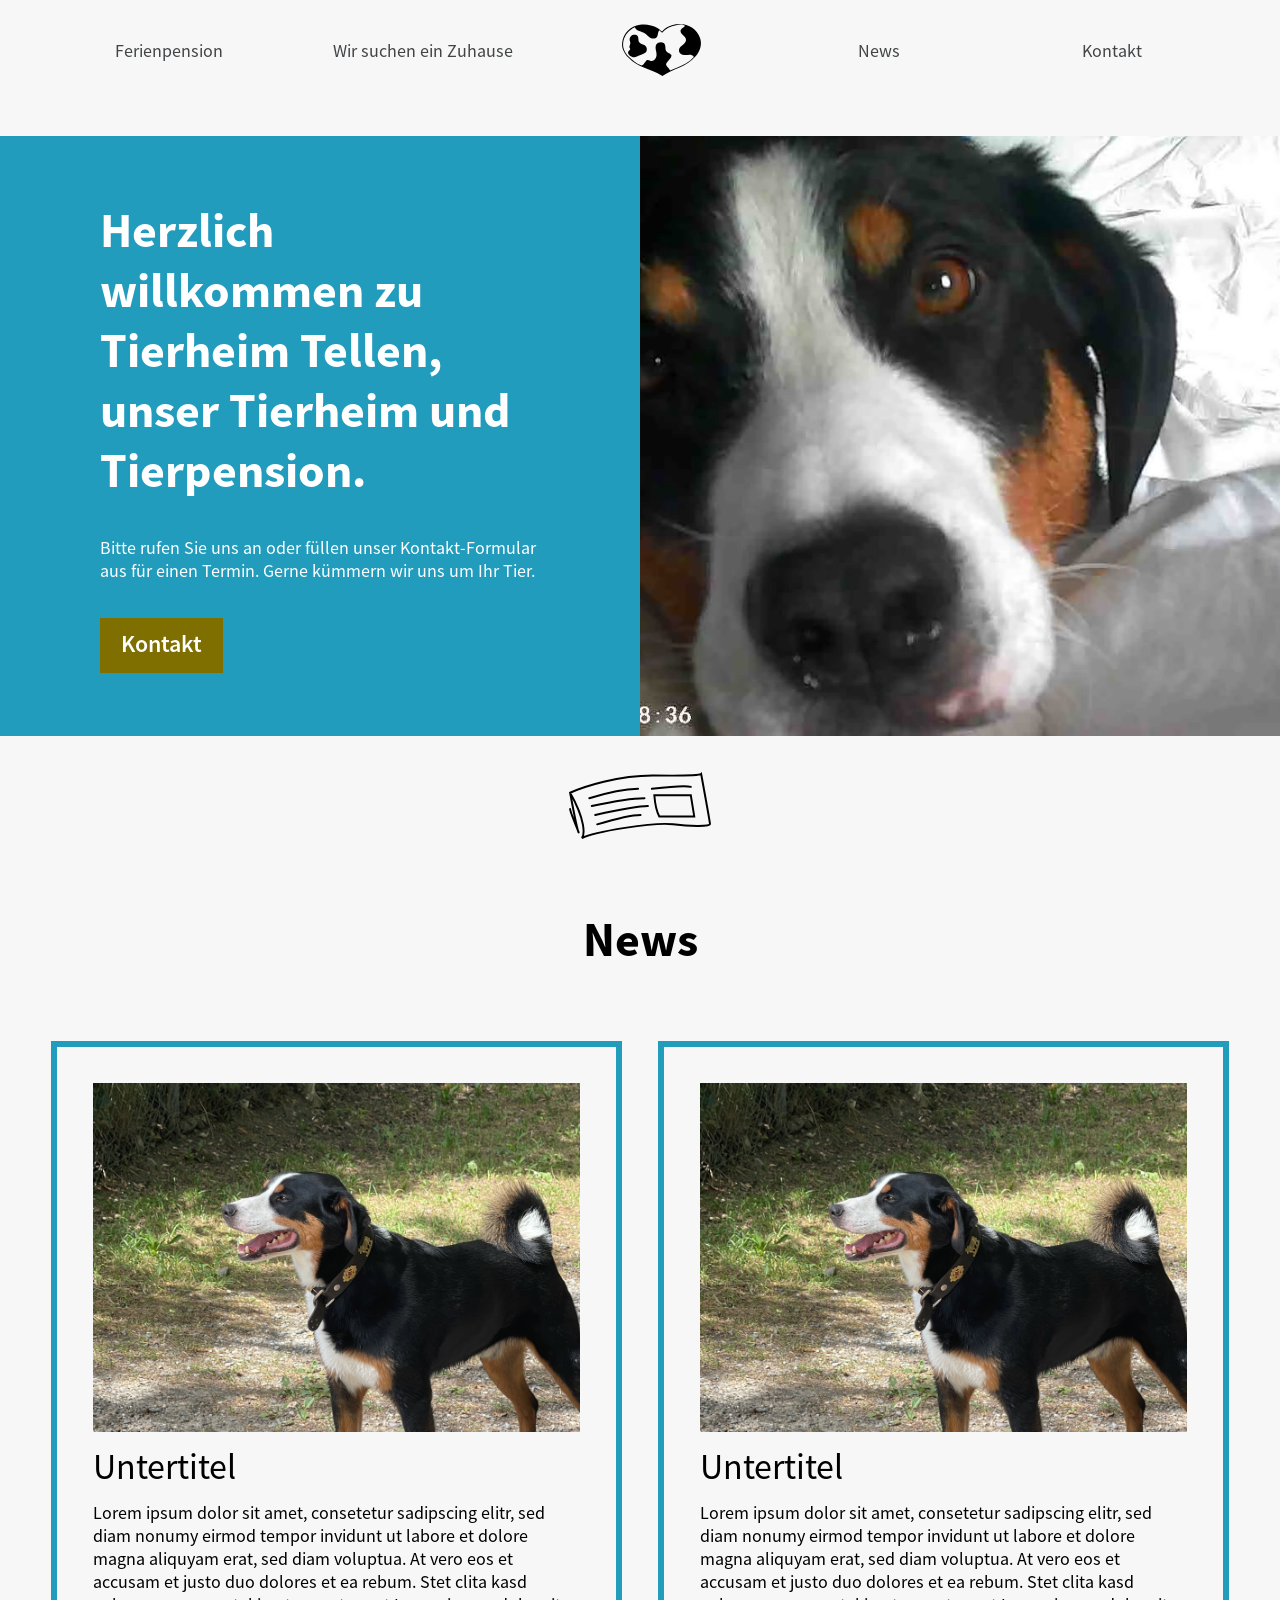
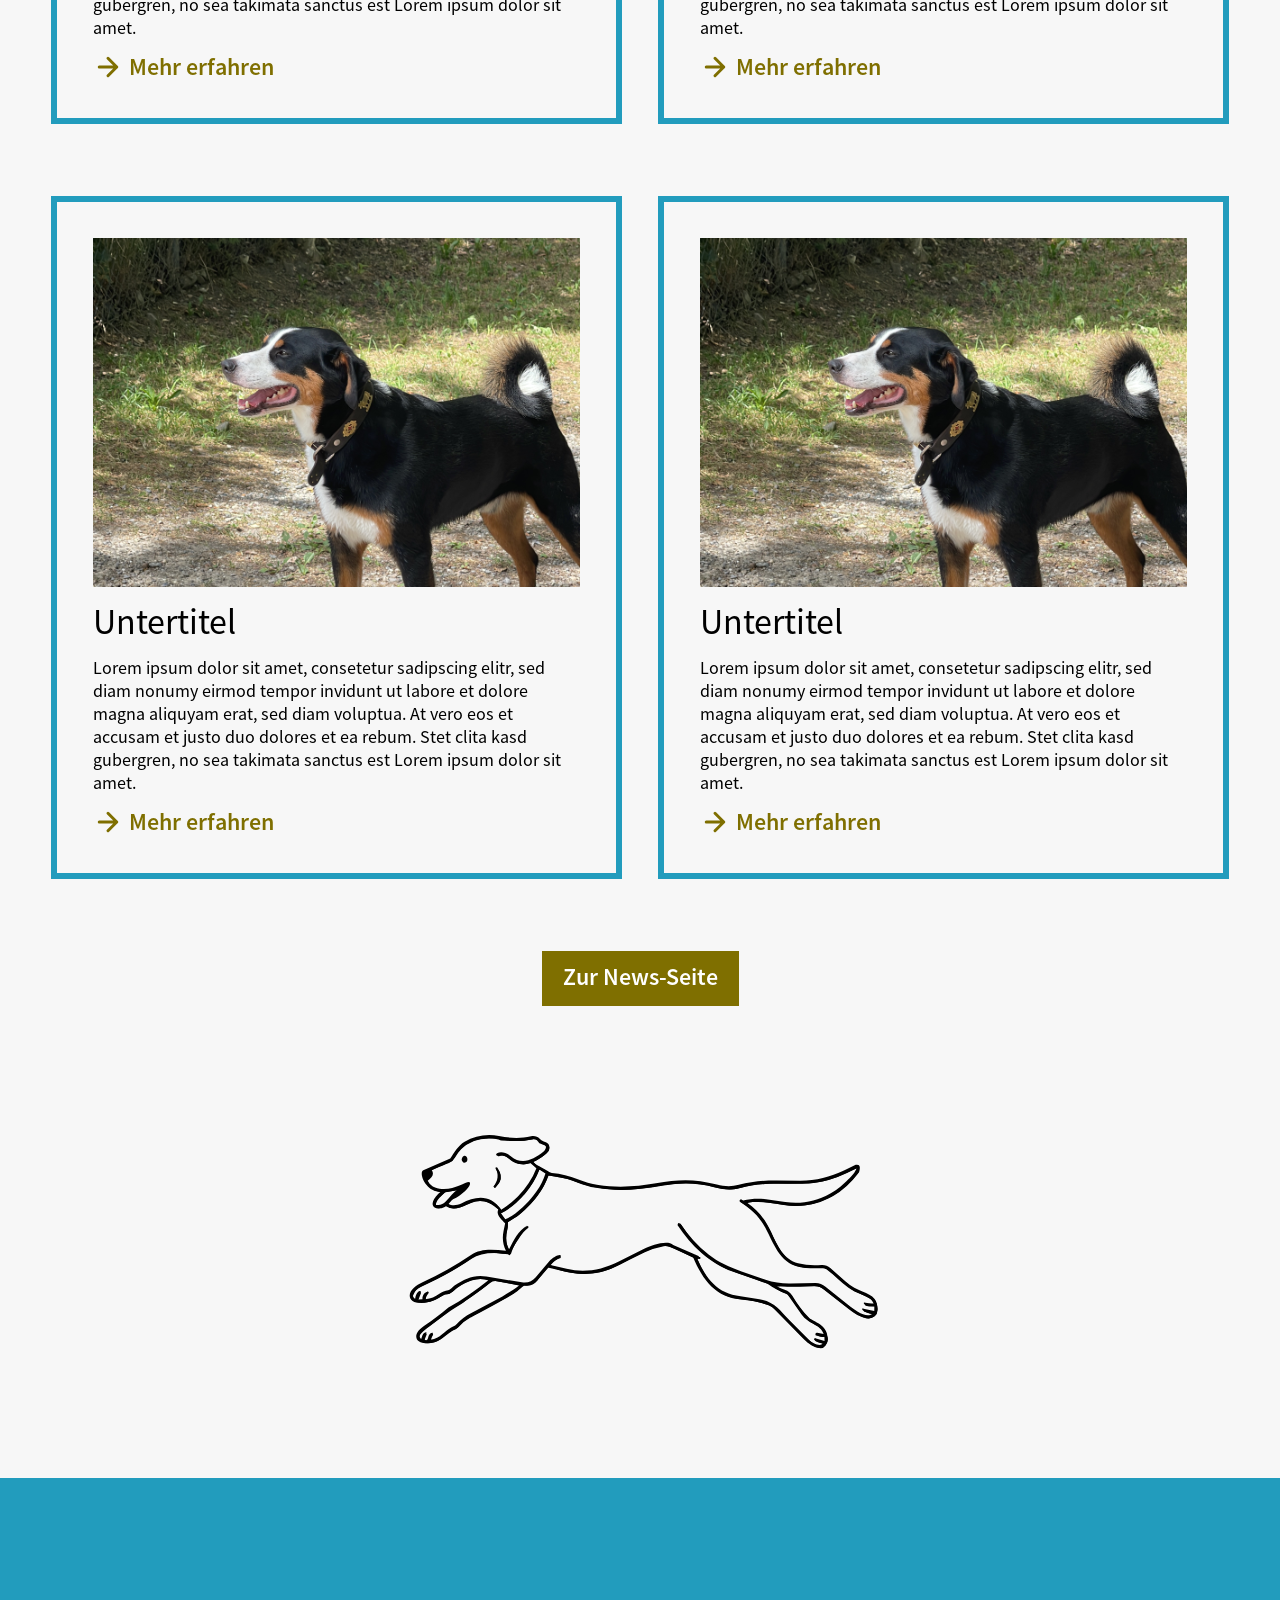
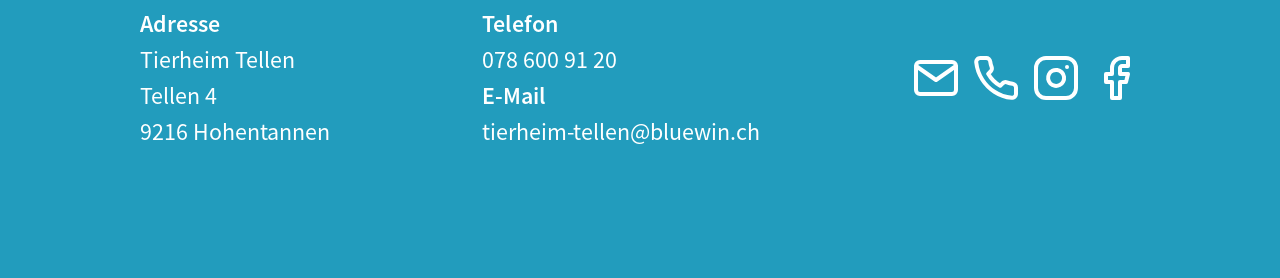
==== index.html @ c37c25e3 "261107 Built Website" ====
<!doctype html>
<html lang="de">
<head>
  <meta charset="utf-8">
  <meta name="viewport" content="width=device-width, initial-scale=1">
  <meta name="description" content="Willkommen im Tierheim Tellen, Ihrem Tierheim und Ihrer Tierpension.">
  <title>Tierheim Tellen</title>
  <link rel="stylesheet" href="css/styles.css">
  <script src="js/main.js" defer></script>
</head>
<body>
  <header class="site-header">
    <nav class="navigation" aria-label="Hauptnavigation">
      <span class="nav-item nav-desktop">Ferienpension</span>
      <a class="nav-item nav-desktop" href="hunde.html">Wir suchen ein Zuhause</a>
      <a class="site-logo" href="index.html" aria-label="Tierheim Tellen – Startseite"><img src="assets/icons/logo.svg" alt="" width="105" height="67"></a>
      <span class="nav-item nav-desktop">News</span>
      <a class="nav-item nav-desktop" href="kontakt.html">Kontakt</a>
      <button class="menu-toggle" type="button" aria-expanded="false" aria-controls="mobile-menu" aria-label="Menü öffnen"><span></span><span></span><span></span></button>
      <div class="mobile-menu" id="mobile-menu" hidden>
        <span class="nav-item">Ferienpension</span>
        <a class="nav-item" href="hunde.html">Wir suchen ein Zuhause</a>
        <a class="nav-item" href="index.html">News</a>
        <a class="nav-item" href="kontakt.html">Kontakt</a>
      </div>
    </nav>
  </header>
  <main>
    <section class="hero hero--home" aria-labelledby="home-title">
      <div class="hero__copy">
        <h1 id="home-title">Herzlich willkommen zu Tierheim Tellen, unser Tierheim und Tierpension.</h1>
        <p>Bitte rufen Sie uns an oder füllen unser Kontakt-Formular aus für einen Termin. Gerne kümmern wir uns um Ihr Tier.</p>
        <a class="button button--primary" href="kontakt.html">Kontakt</a>
      </div>
      <img class="hero__image" src="assets/images/home-hero.jpg" alt="Hund im Tierheim">
    </section>
    <section class="content-section news-section" aria-labelledby="news-title">
      <div class="illustration illustration--news"><img src="assets/illustrations/news.svg" alt="" width="142" height="65"></div>
      <h2 class="section-title" id="news-title">News</h2>
      <div class="card-grid">
        <article class="card news-card">
          <img class="card__image" src="assets/images/news.jpg" alt="Hund auf einer Wiese">
          <h3>Untertitel</h3>
          <p>Lorem ipsum dolor sit amet, consetetur sadipscing elitr, sed diam nonumy eirmod tempor invidunt ut labore et dolore magna aliquyam erat, sed diam voluptua. At vero eos et accusam et justo duo dolores et ea rebum. Stet clita kasd gubergren, no sea takimata sanctus est Lorem ipsum dolor sit amet.</p>
          <span class="text-action"><img src="assets/icons/arrow.svg" alt="" width="30" height="30">Mehr erfahren</span>
        </article>
        <article class="card news-card">
          <img class="card__image" src="assets/images/news.jpg" alt="Hund auf einer Wiese">
          <h3>Untertitel</h3>
          <p>Lorem ipsum dolor sit amet, consetetur sadipscing elitr, sed diam nonumy eirmod tempor invidunt ut labore et dolore magna aliquyam erat, sed diam voluptua. At vero eos et accusam et justo duo dolores et ea rebum. Stet clita kasd gubergren, no sea takimata sanctus est Lorem ipsum dolor sit amet.</p>
          <span class="text-action"><img src="assets/icons/arrow.svg" alt="" width="30" height="30">Mehr erfahren</span>
        </article>
        <article class="card news-card card--desktop">
          <img class="card__image" src="assets/images/news.jpg" alt="Hund auf einer Wiese">
          <h3>Untertitel</h3>
          <p>Lorem ipsum dolor sit amet, consetetur sadipscing elitr, sed diam nonumy eirmod tempor invidunt ut labore et dolore magna aliquyam erat, sed diam voluptua. At vero eos et accusam et justo duo dolores et ea rebum. Stet clita kasd gubergren, no sea takimata sanctus est Lorem ipsum dolor sit amet.</p>
          <span class="text-action"><img src="assets/icons/arrow.svg" alt="" width="30" height="30">Mehr erfahren</span>
        </article>
        <article class="card news-card card--desktop">
          <img class="card__image" src="assets/images/news.jpg" alt="Hund auf einer Wiese">
          <h3>Untertitel</h3>
          <p>Lorem ipsum dolor sit amet, consetetur sadipscing elitr, sed diam nonumy eirmod tempor invidunt ut labore et dolore magna aliquyam erat, sed diam voluptua. At vero eos et accusam et justo duo dolores et ea rebum. Stet clita kasd gubergren, no sea takimata sanctus est Lorem ipsum dolor sit amet.</p>
          <span class="text-action"><img src="assets/icons/arrow.svg" alt="" width="30" height="30">Mehr erfahren</span>
        </article>
      </div>
      <span class="button button--primary button--unavailable">Zur News-Seite</span>
    </section>
    <div class="illustration illustration--running"><img src="assets/illustrations/running-dog.svg" alt="" width="566" height="400"></div>
  </main>
  <footer class="site-footer">
    <div class="footer-block"><strong>Adresse</strong><span>Tierheim Tellen<br>Tellen 4<br>9216 Hohentannen</span></div>
    <div class="footer-block"><strong>Telefon</strong><span>078 600 91 20</span><strong>E-Mail</strong><span>tierheim-tellen@bluewin.ch</span></div>
    <div class="social-icons" aria-label="Kontakt und soziale Medien">
      <span class="social-icon"><img src="assets/icons/mail.svg" alt="E-Mail" width="44" height="36"></span><img src="assets/icons/phone.svg" alt="Telefon" width="48" height="48"><img src="assets/icons/instagram.svg" alt="Instagram" width="48" height="48"><img src="assets/icons/facebook.svg" alt="Facebook" width="48" height="48">
    </div>
  </footer>
</body>
</html>
---- css/styles.css ----
@font-face {
  font-family: "Source Sans Pro";
  src: url("../assets/fonts/SourceSansPro-Regular.otf") format("opentype");
  font-style: normal;
  font-weight: 400;
  font-display: swap;
}

@font-face {
  font-family: "Source Sans Pro";
  src: url("../assets/fonts/SourceSansPro-Semibold.otf") format("opentype");
  font-style: normal;
  font-weight: 600;
  font-display: swap;
}

@font-face {
  font-family: "Source Sans Pro";
  src: url("../assets/fonts/SourceSansPro-Bold.otf") format("opentype");
  font-style: normal;
  font-weight: 700;
  font-display: swap;
}

:root {
  --background: #f7f7f7;
  --blue: #229cbd;
  --ochre: #7f6f00;
  --green: #7ac844;
  --text: #414345;
  --white: #fff;
  --error: #bd2222;
  --disabled: #cacaca;
  --space: 36px;
}

* { box-sizing: border-box; }
[hidden] { display: none !important; }

body {
  margin: 0;
  background: var(--background);
  color: #000;
  font-family: "Source Sans Pro", sans-serif;
  font-size: 18px;
}

body, main { display: flex; flex-direction: column; gap: var(--space); }
main { align-items: center; }
h1, h2, h3, p, dl, dd { margin: 0; }
a { color: inherit; text-decoration: none; }
img { display: block; max-width: 100%; }
button, input { font: inherit; }
:focus-visible { outline: 3px solid var(--ochre); outline-offset: 4px; }

.site-header { width: 100%; }
.navigation {
  position: relative;
  display: flex;
  align-items: center;
  justify-content: space-between;
  height: 100px;
  padding: 12px 100px;
}

.nav-item {
  color: var(--text);
  text-align: center;
  white-space: nowrap;
}

.nav-desktop { flex: 0 0 137px; }
a.nav-item:hover, a.nav-item:focus-visible { font-weight: 700; }
.site-logo { flex: 0 0 105px; }
.site-logo img { width: 105px; height: auto; }
.menu-toggle, .mobile-menu { display: none; }

.hero {
  position: relative;
  width: 100%;
  min-height: 600px;
  display: grid;
  grid-template-columns: 1fr 1fr;
}

.hero__copy {
  display: flex;
  flex-direction: column;
  justify-content: center;
  align-items: flex-start;
  gap: var(--space);
  background: var(--blue);
  color: var(--white);
  padding: 0 100px;
}

.hero h1, .section-title { font-size: 48px; font-weight: 700; line-height: normal; }
.hero__image { position: absolute; top: 0; right: 0; width: 50%; height: 100%; object-fit: cover; }

.button {
  display: inline-flex;
  align-items: center;
  justify-content: center;
  align-self: center;
  border: 0;
  padding: 11px 21px 14px;
  min-height: 55px;
  font-size: 24px;
  font-weight: 600;
  line-height: 30px;
  white-space: nowrap;
}

.hero .button, .dog-card .button { align-self: flex-start; }
.button--primary { background: var(--ochre); color: var(--white); }
a.button--primary:hover, a.button--primary:focus-visible { background: var(--green); }
.button--secondary {
  border: 2px solid var(--blue);
  background: var(--background);
  color: var(--blue);
  min-height: 59px;
}
.button--secondary:hover, .button--secondary:focus-visible { background: var(--blue); color: var(--white); }
.button--unavailable, button:disabled { cursor: default; }

.content-section { width: min(1338px, calc(100% - 102px)); }
.news-section, .dogs-section, .contact-section { display: flex; flex-direction: column; align-items: center; }
.section-title { text-align: center; color: #000; }
.news-section, .dogs-section { gap: 72px; }
.illustration { display: grid; place-items: center; flex: none; }
.illustration img { width: 100%; height: 100%; object-fit: contain; }
.illustration--news { width: 142px; height: 65px; }
.illustration--dog { width: 150px; height: 112.56px; }
.illustration--contact { width: 90px; height: 90.99px; }
.illustration--running { width: min(566px, 100%); height: 400px; }

.card-grid {
  display: grid;
  grid-template-columns: repeat(2, minmax(0, 620px));
  justify-content: center;
  gap: 72px 36px;
  width: 100%;
}

.card {
  min-width: 0;
  border: 6px solid var(--blue);
  padding: 36px;
}
.card h3 { font-size: 36px; line-height: normal; font-weight: 400; }
.card p { font-size: 18px; line-height: normal; }
.card__image { width: 100%; height: 349px; object-fit: cover; }
.news-card { display: flex; flex-direction: column; gap: 12px; }
.text-action { display: flex; align-items: center; gap: 6px; color: var(--ochre); font-size: 24px; font-weight: 600; }
.text-action img { width: 30px; height: 30px; }

.dog-card { display: flex; flex-direction: column; gap: 36px; padding-bottom: 72px; }
.dog-card__heading { display: flex; flex-direction: column; gap: 36px; }
.dog-facts { display: flex; flex-wrap: wrap; gap: 12px; }
.dog-facts > div { width: 100px; height: 100px; padding: 12px; }
.dog-facts dt { font-size: 18px; }
.dog-facts dd { margin-top: 12px; font-size: 24px; font-weight: 600; }

.contact-section { gap: 72px; }
.contact-form { width: min(1284px, 100%); display: flex; flex-direction: column; align-items: center; gap: 72px; }
.form-grid { display: grid; grid-template-columns: repeat(2, minmax(0, 1fr)); gap: 72px 36px; width: 100%; }
.form-field { display: flex; flex-direction: column; align-items: stretch; gap: 12px; min-width: 0; margin: 0; border: 0; padding: 12px; }
.form-field label, .choice-group legend { padding: 0; font-size: 24px; font-weight: 600; line-height: 30px; }
.form-field input { width: 100%; height: 60px; padding: 8px; border: 2px solid var(--blue); border-radius: 0; background: var(--background); }
.form-field input:focus { outline: none; border-width: 6px; }
.form-field input[aria-invalid="true"] { border: 6px solid var(--error); }
.form-field input:disabled { border-color: var(--disabled); background: var(--disabled); }
.form-field small { font-size: 12px; line-height: 15px; }
.choice-group { gap: 12px; }
.choice-group legend { float: left; width: 100%; }
.choice-placeholder { display: flex; align-items: center; gap: 12px; color: var(--text); }
.choice-placeholder span { display: block; flex: 0 0 40px; width: 40px; height: 40px; border: 2px solid var(--blue); border-radius: 50%; }
.form-note { margin-top: -60px; color: var(--text); text-align: center; font-size: 16px; }

.site-footer {
  display: flex;
  justify-content: center;
  align-items: center;
  gap: 152px;
  min-height: 400px;
  padding: 72px;
  background: var(--blue);
  color: var(--white);
}
.footer-block { display: flex; flex-direction: column; font-size: 24px; line-height: 36px; }
.footer-block strong { font-weight: 600; }
.social-icons { display: flex; gap: 12px; align-items: center; }
.social-icons img { width: 48px; height: 48px; }
.social-icon { display: grid; place-items: center; width: 48px; height: 48px; }
.social-icon img { width: 44px; height: 36px; }

@media (min-width: 851px) and (max-width: 1150px) {
  .navigation { padding-inline: 48px; }
  .site-footer { gap: 36px; padding-inline: 36px; }
}

@media (max-width: 850px) {
  body { background: var(--white); }
  .navigation { height: 98.73px; padding: 16px 36px; }
  .nav-desktop { display: none; }
  .menu-toggle {
    display: flex;
    flex-direction: column;
    justify-content: center;
    gap: 6px;
    width: 48px;
    height: 48px;
    padding: 6px;
    border: 0;
    background: transparent;
    cursor: pointer;
  }
  .menu-toggle span { display: block; width: 36px; height: 3px; background: var(--text); }
  .mobile-menu {
    position: absolute;
    z-index: 2;
    top: 100%;
    right: 0;
    display: flex;
    flex-direction: column;
    align-items: center;
    justify-content: space-between;
    width: min(300px, 100vw);
    height: 344px;
    padding: 36px;
    background: var(--white);
    box-shadow: 0 4px 12px rgb(0 0 0 / 15%);
  }
  .hero { display: block; min-height: 0; }
  .hero__copy { min-height: 553px; padding: 72px; }
  .hero--dogs .hero__copy { min-height: 600px; }
  .hero h1, .section-title { font-size: 30px; }
  .hero__image { display: none; }
  .content-section { width: 100%; }
  .news-section, .dogs-section { gap: 36px; }
  .card-grid { grid-template-columns: minmax(0, 381px); gap: 36px; padding-inline: 9.5px; }
  .card--desktop { display: none; }
  .card__image { height: 349px; }
  .dog-card { padding-bottom: 36px; }
  .dog-card .card__image { height: 300px; }
  .dog-facts { max-width: 224px; height: 200px; overflow: hidden; }
  .dog-card__description { display: none; }
  .illustration--running { display: none; }
  .contact-section { width: min(381px, calc(100% - 19px)); gap: 36px; padding: 12px; }
  .contact-section .section-title { width: calc(100% + 24px); }
  .contact-form { gap: 36px; width: 100%; }
  .form-grid { grid-template-columns: 1fr; gap: 36px; }
  .form-note { margin-top: -24px; }
  .site-footer { min-height: 621px; flex-direction: column; align-items: flex-start; justify-content: flex-start; gap: 72px; padding: 72px 36px; }
}

@media (max-width: 360px) {
  .hero__copy { padding-inline: 36px; }
  .card { padding-inline: 24px; }
}
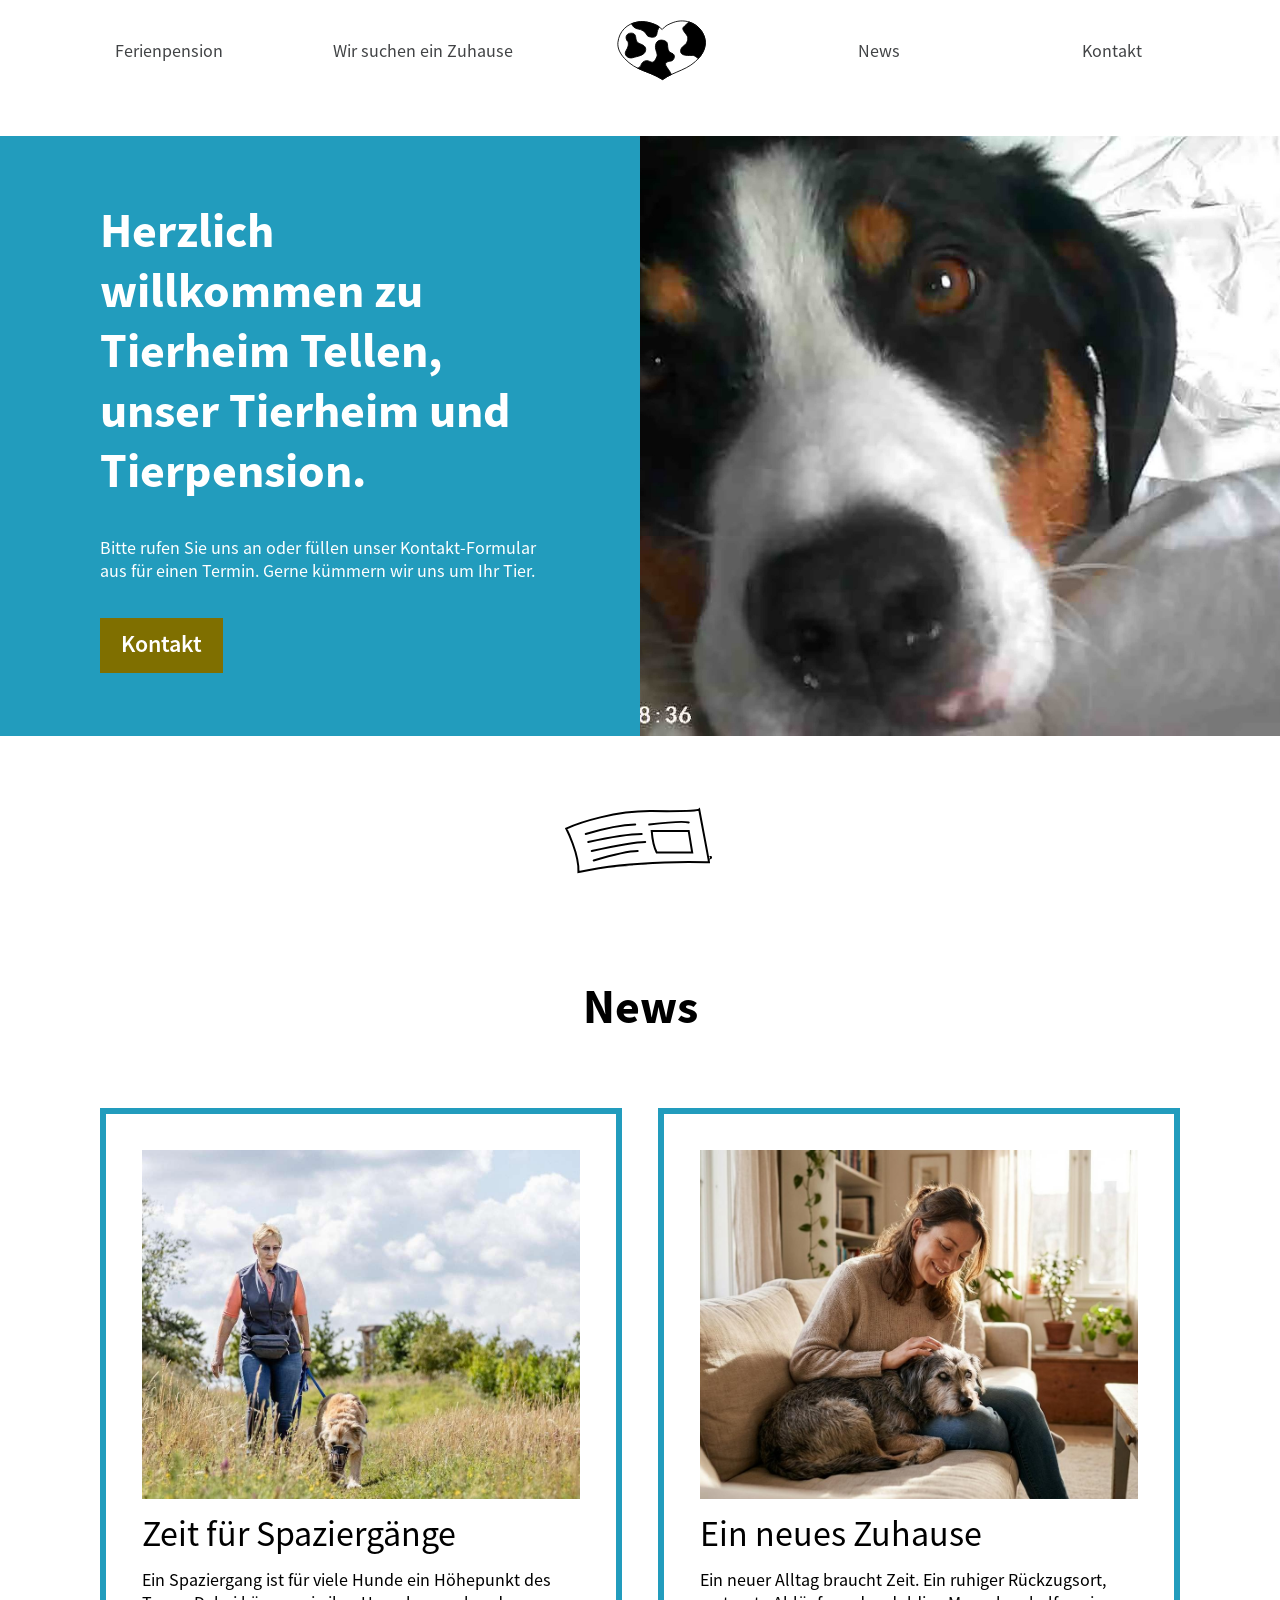
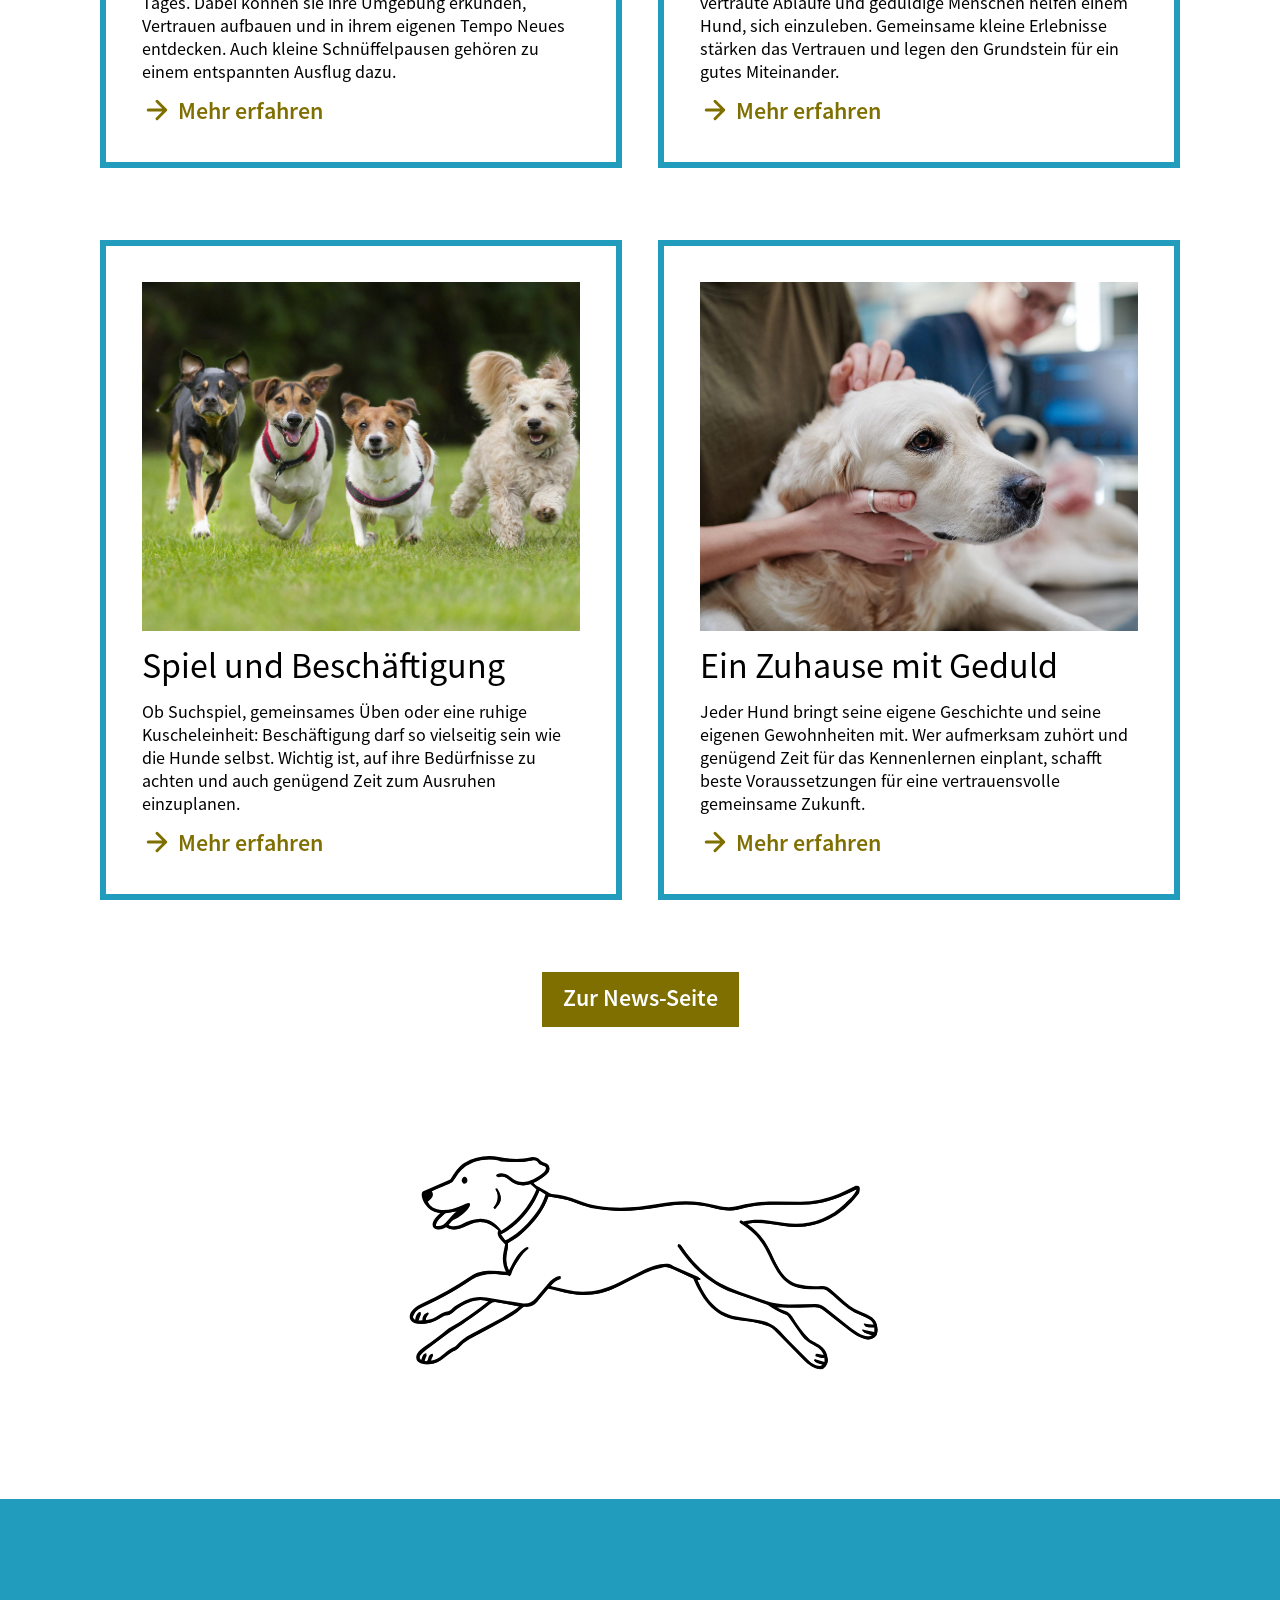
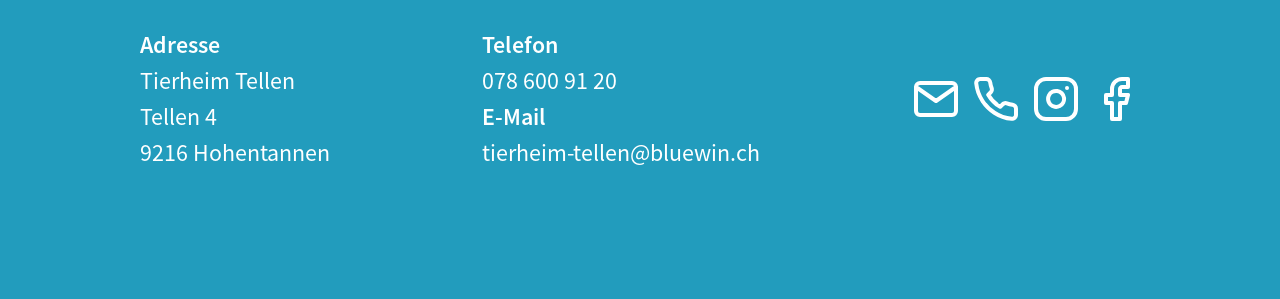
==== commit 5e12fd8c: "261108 Changes Website" ====
--- a/index.html
+++ b/index.html
@@ -13,7 +13,7 @@
     <nav class="navigation" aria-label="Hauptnavigation">
       <span class="nav-item nav-desktop">Ferienpension</span>
       <a class="nav-item nav-desktop" href="hunde.html">Wir suchen ein Zuhause</a>
-      <a class="site-logo" href="index.html" aria-label="Tierheim Tellen – Startseite"><img src="assets/icons/logo.svg" alt="" width="105" height="67"></a>
+      <a class="site-logo" href="index.html" aria-label="Tierheim Tellen – Startseite" data-animation="assets/animations/heart-[better-lottie].svg" data-animation-mode="heart"><img src="assets/icons/logo.svg" alt="" width="105" height="67"></a>
       <span class="nav-item nav-desktop">News</span>
       <a class="nav-item nav-desktop" href="kontakt.html">Kontakt</a>
       <button class="menu-toggle" type="button" aria-expanded="false" aria-controls="mobile-menu" aria-label="Menü öffnen"><span></span><span></span><span></span></button>
@@ -35,31 +35,31 @@
       <img class="hero__image" src="assets/images/home-hero.jpg" alt="Hund im Tierheim">
     </section>
     <section class="content-section news-section" aria-labelledby="news-title">
-      <div class="illustration illustration--news"><img src="assets/illustrations/news.svg" alt="" width="142" height="65"></div>
+      <div class="illustration illustration--news" data-animation="assets/animations/newspaper-[better-lottie].svg"><img src="assets/illustrations/news.svg" alt="" width="142" height="65"></div>
       <h2 class="section-title" id="news-title">News</h2>
       <div class="card-grid">
         <article class="card news-card">
-          <img class="card__image" src="assets/images/news.jpg" alt="Hund auf einer Wiese">
-          <h3>Untertitel</h3>
-          <p>Lorem ipsum dolor sit amet, consetetur sadipscing elitr, sed diam nonumy eirmod tempor invidunt ut labore et dolore magna aliquyam erat, sed diam voluptua. At vero eos et accusam et justo duo dolores et ea rebum. Stet clita kasd gubergren, no sea takimata sanctus est Lorem ipsum dolor sit amet.</p>
+          <img class="card__image" src="assets/images/news2.jpeg" alt="Frau und Hund auf einem Spaziergang">
+          <h3>Zeit für Spaziergänge</h3>
+          <p>Ein Spaziergang ist für viele Hunde ein Höhepunkt des Tages. Dabei können sie ihre Umgebung erkunden, Vertrauen aufbauen und in ihrem eigenen Tempo Neues entdecken. Auch kleine Schnüffelpausen gehören zu einem entspannten Ausflug dazu.</p>
           <span class="text-action"><img src="assets/icons/arrow.svg" alt="" width="30" height="30">Mehr erfahren</span>
         </article>
         <article class="card news-card">
-          <img class="card__image" src="assets/images/news.jpg" alt="Hund auf einer Wiese">
-          <h3>Untertitel</h3>
-          <p>Lorem ipsum dolor sit amet, consetetur sadipscing elitr, sed diam nonumy eirmod tempor invidunt ut labore et dolore magna aliquyam erat, sed diam voluptua. At vero eos et accusam et justo duo dolores et ea rebum. Stet clita kasd gubergren, no sea takimata sanctus est Lorem ipsum dolor sit amet.</p>
+          <img class="card__image" src="assets/images/news1.jpeg" alt="Frau streichelt einen Hund auf dem Sofa">
+          <h3>Ein neues Zuhause</h3>
+          <p>Ein neuer Alltag braucht Zeit. Ein ruhiger Rückzugsort, vertraute Abläufe und geduldige Menschen helfen einem Hund, sich einzuleben. Gemeinsame kleine Erlebnisse stärken das Vertrauen und legen den Grundstein für ein gutes Miteinander.</p>
           <span class="text-action"><img src="assets/icons/arrow.svg" alt="" width="30" height="30">Mehr erfahren</span>
         </article>
         <article class="card news-card card--desktop">
-          <img class="card__image" src="assets/images/news.jpg" alt="Hund auf einer Wiese">
-          <h3>Untertitel</h3>
-          <p>Lorem ipsum dolor sit amet, consetetur sadipscing elitr, sed diam nonumy eirmod tempor invidunt ut labore et dolore magna aliquyam erat, sed diam voluptua. At vero eos et accusam et justo duo dolores et ea rebum. Stet clita kasd gubergren, no sea takimata sanctus est Lorem ipsum dolor sit amet.</p>
+          <img class="card__image" src="assets/images/news3.jpeg" alt="Vier Hunde laufen über eine Wiese">
+          <h3>Spiel und Beschäftigung</h3>
+          <p>Ob Suchspiel, gemeinsames Üben oder eine ruhige Kuscheleinheit: Beschäftigung darf so vielseitig sein wie die Hunde selbst. Wichtig ist, auf ihre Bedürfnisse zu achten und auch genügend Zeit zum Ausruhen einzuplanen.</p>
           <span class="text-action"><img src="assets/icons/arrow.svg" alt="" width="30" height="30">Mehr erfahren</span>
         </article>
         <article class="card news-card card--desktop">
-          <img class="card__image" src="assets/images/news.jpg" alt="Hund auf einer Wiese">
-          <h3>Untertitel</h3>
-          <p>Lorem ipsum dolor sit amet, consetetur sadipscing elitr, sed diam nonumy eirmod tempor invidunt ut labore et dolore magna aliquyam erat, sed diam voluptua. At vero eos et accusam et justo duo dolores et ea rebum. Stet clita kasd gubergren, no sea takimata sanctus est Lorem ipsum dolor sit amet.</p>
+          <img class="card__image" src="assets/images/news4.jpeg" alt="Ein Hund wird gestreichelt">
+          <h3>Ein Zuhause mit Geduld</h3>
+          <p>Jeder Hund bringt seine eigene Geschichte und seine eigenen Gewohnheiten mit. Wer aufmerksam zuhört und genügend Zeit für das Kennenlernen einplant, schafft beste Voraussetzungen für eine vertrauensvolle gemeinsame Zukunft.</p>
           <span class="text-action"><img src="assets/icons/arrow.svg" alt="" width="30" height="30">Mehr erfahren</span>
         </article>
       </div>
--- a/css/styles.css
+++ b/css/styles.css
@@ -23,7 +23,7 @@
 }
 
 :root {
-  --background: #f7f7f7;
+  --background: #fff;
   --blue: #229cbd;
   --ochre: #7f6f00;
   --green: #7ac844;
@@ -71,7 +71,7 @@
 
 .nav-desktop { flex: 0 0 137px; }
 a.nav-item:hover, a.nav-item:focus-visible { font-weight: 700; }
-.site-logo { flex: 0 0 105px; }
+.site-logo { position: relative; flex: 0 0 105px; }
 .site-logo img { width: 105px; height: auto; }
 .menu-toggle, .mobile-menu { display: none; }
 
@@ -127,8 +127,13 @@
 .news-section, .dogs-section, .contact-section { display: flex; flex-direction: column; align-items: center; }
 .section-title { text-align: center; color: #000; }
 .news-section, .dogs-section { gap: 72px; }
-.illustration { display: grid; place-items: center; flex: none; }
+.illustration { position: relative; display: grid; place-items: center; flex: none; }
 .illustration img { width: 100%; height: 100%; object-fit: contain; }
+.animation-object { position: absolute; left: 50%; top: 50%; transform: translate(-50%, -50%); width: 100%; height: 100%; pointer-events: none; visibility: hidden; }
+[data-animation-ready] > .animation-object { visibility: visible; }
+[data-animation-ready] > img { visibility: hidden; }
+.site-logo .animation-object { width: 105px; height: 87.5px; }
+.illustration--news .animation-object { width: 170px; height: 150px; }
 .illustration--news { width: 142px; height: 65px; }
 .illustration--dog { width: 150px; height: 112.56px; }
 .illustration--contact { width: 90px; height: 90.99px; }
@@ -194,9 +199,25 @@
 .social-icon { display: grid; place-items: center; width: 48px; height: 48px; }
 .social-icon img { width: 44px; height: 36px; }
 
+@media (min-width: 851px) {
+  .news-section { margin-top: 66.5px; }
+}
+
 @media (min-width: 851px) and (max-width: 1150px) {
   .navigation { padding-inline: 48px; }
   .site-footer { gap: 36px; padding-inline: 36px; }
+}
+
+@media (min-width: 1024px) {
+  .site-header { width: min(1440px, calc(100% - 200px)); margin-inline: auto; }
+  .navigation { padding-inline: 0; }
+  .content-section { width: min(1440px, calc(100% - 200px)); }
+  .hero { grid-template-columns: repeat(2, minmax(0, 1fr)); }
+  .hero h1 { overflow-wrap: anywhere; }
+  .site-footer {
+    gap: clamp(36px, (100vw - 950px) / 2, 152px);
+    padding-inline: max(100px, (100% - 1440px) / 2);
+  }
 }
 
 @media (max-width: 850px) {
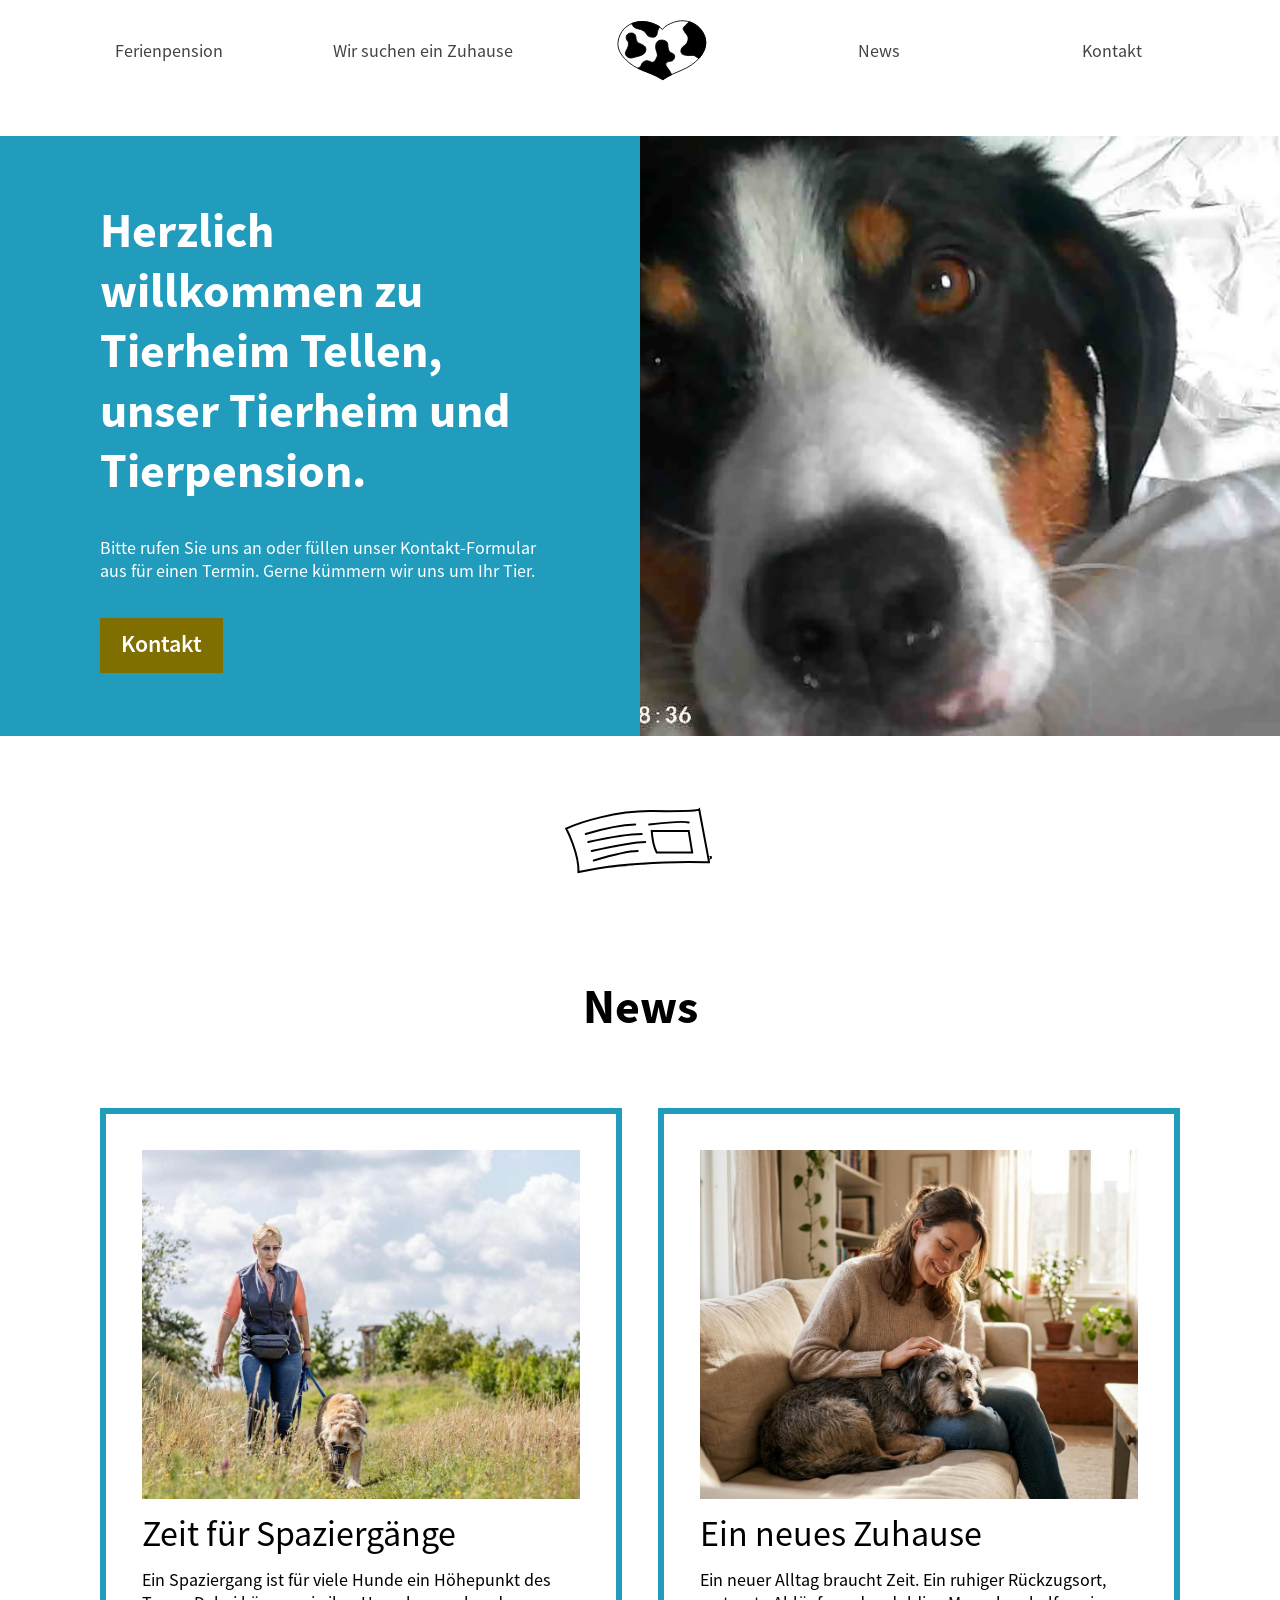
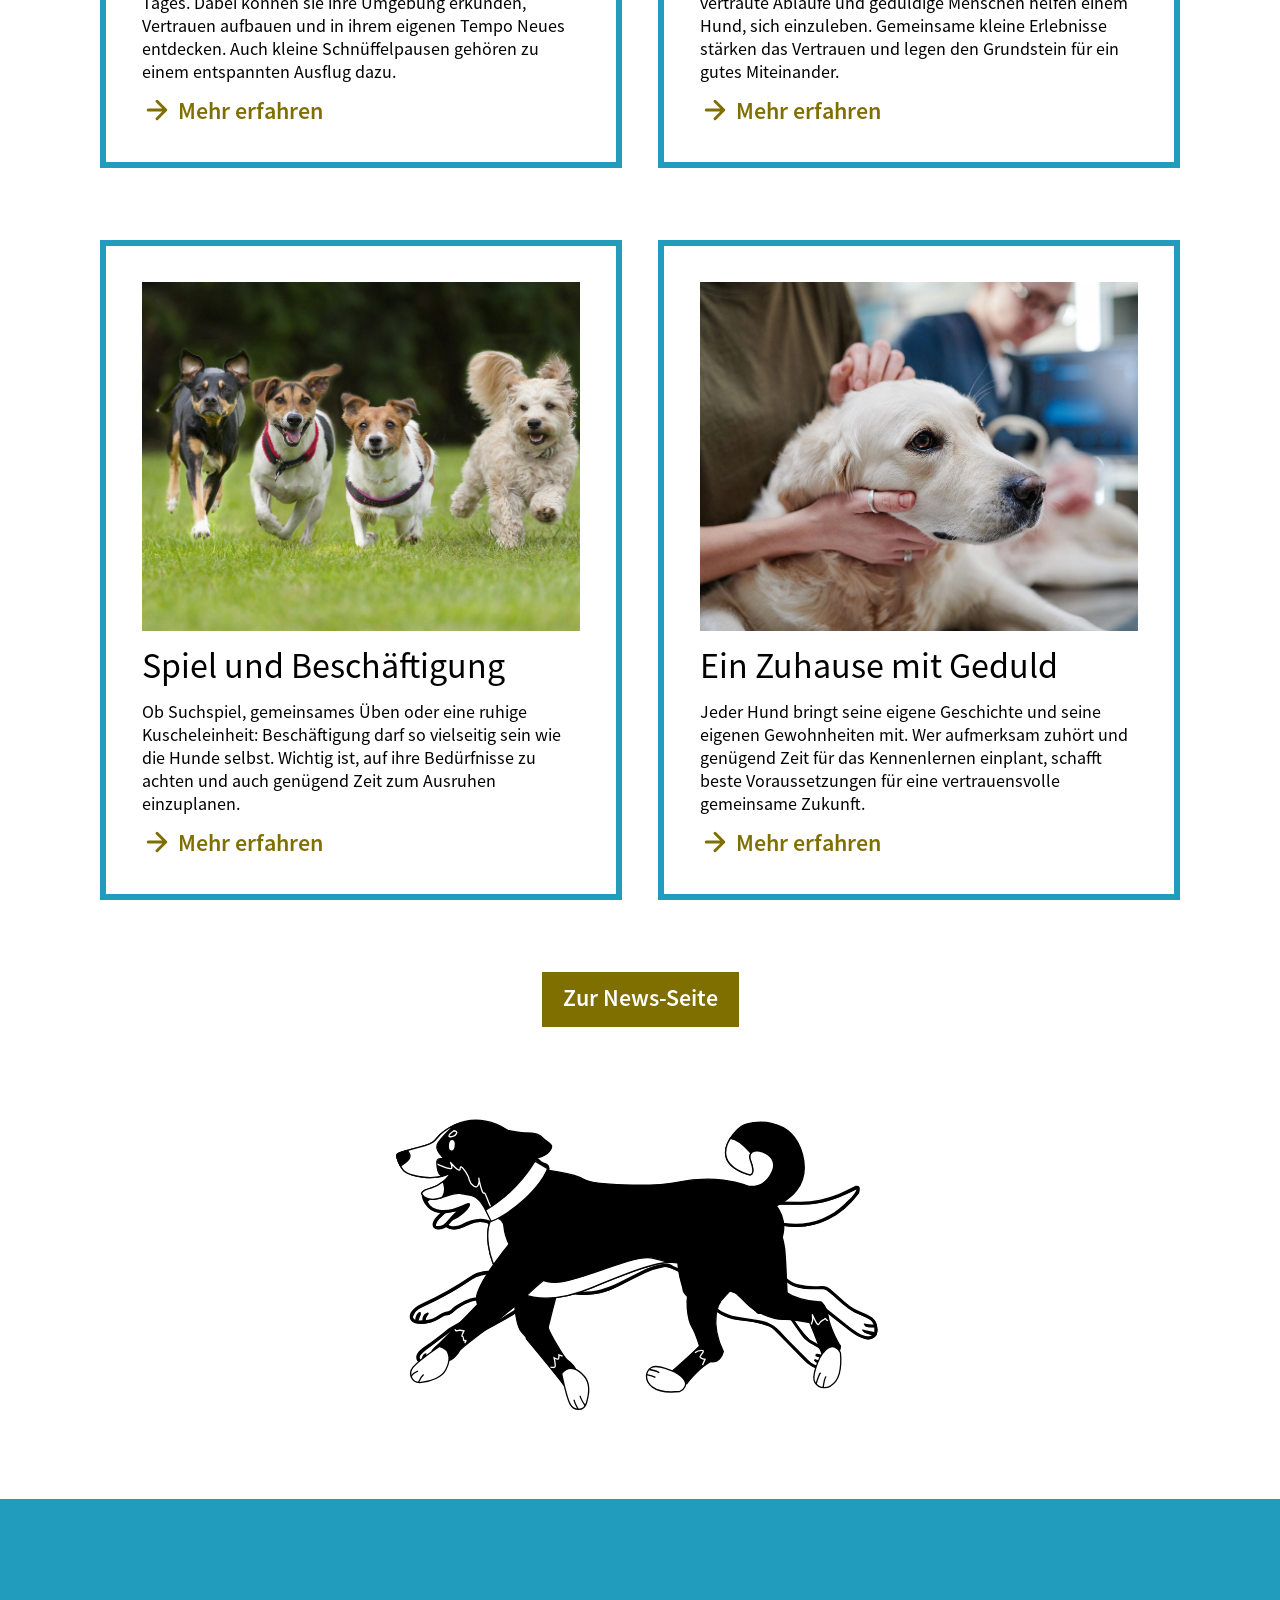
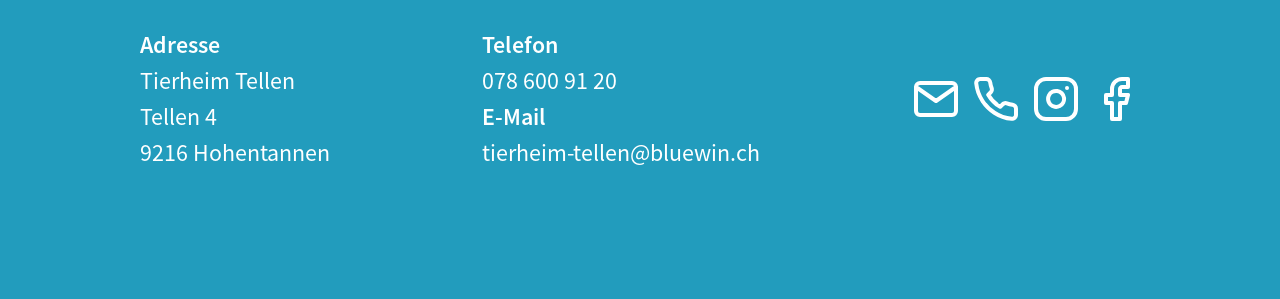
==== commit d5ff7a1e: "261108 Added Animations" ====
--- a/index.html
+++ b/index.html
@@ -65,7 +65,7 @@
       </div>
       <span class="button button--primary button--unavailable">Zur News-Seite</span>
     </section>
-    <div class="illustration illustration--running"><img src="assets/illustrations/running-dog.svg" alt="" width="566" height="400"></div>
+    <div class="illustration illustration--running" data-animation="assets/animations/261031_dog_run-[better-lottie].svg"><img src="assets/illustrations/running-dog.svg" alt="" width="566" height="400"></div>
   </main>
   <footer class="site-footer">
     <div class="footer-block"><strong>Adresse</strong><span>Tierheim Tellen<br>Tellen 4<br>9216 Hohentannen</span></div>
--- a/css/styles.css
+++ b/css/styles.css
@@ -132,7 +132,7 @@
 .animation-object { position: absolute; left: 50%; top: 50%; transform: translate(-50%, -50%); width: 100%; height: 100%; pointer-events: none; visibility: hidden; }
 [data-animation-ready] > .animation-object { visibility: visible; }
 [data-animation-ready] > img { visibility: hidden; }
-.site-logo .animation-object { width: 105px; height: 87.5px; }
+.site-logo .animation-object { width: 122.5px; height: 87.5px; }
 .illustration--news .animation-object { width: 170px; height: 150px; }
 .illustration--news { width: 142px; height: 65px; }
 .illustration--dog { width: 150px; height: 112.56px; }
@@ -266,7 +266,7 @@
   .dog-card .card__image { height: 300px; }
   .dog-facts { max-width: 224px; height: 200px; overflow: hidden; }
   .dog-card__description { display: none; }
-  .illustration--running { display: none; }
+  .illustration--running { width: min(566px, calc(100% - 72px)); height: auto; aspect-ratio: 430 / 268; }
   .contact-section { width: min(381px, calc(100% - 19px)); gap: 36px; padding: 12px; }
   .contact-section .section-title { width: calc(100% + 24px); }
   .contact-form { gap: 36px; width: 100%; }
